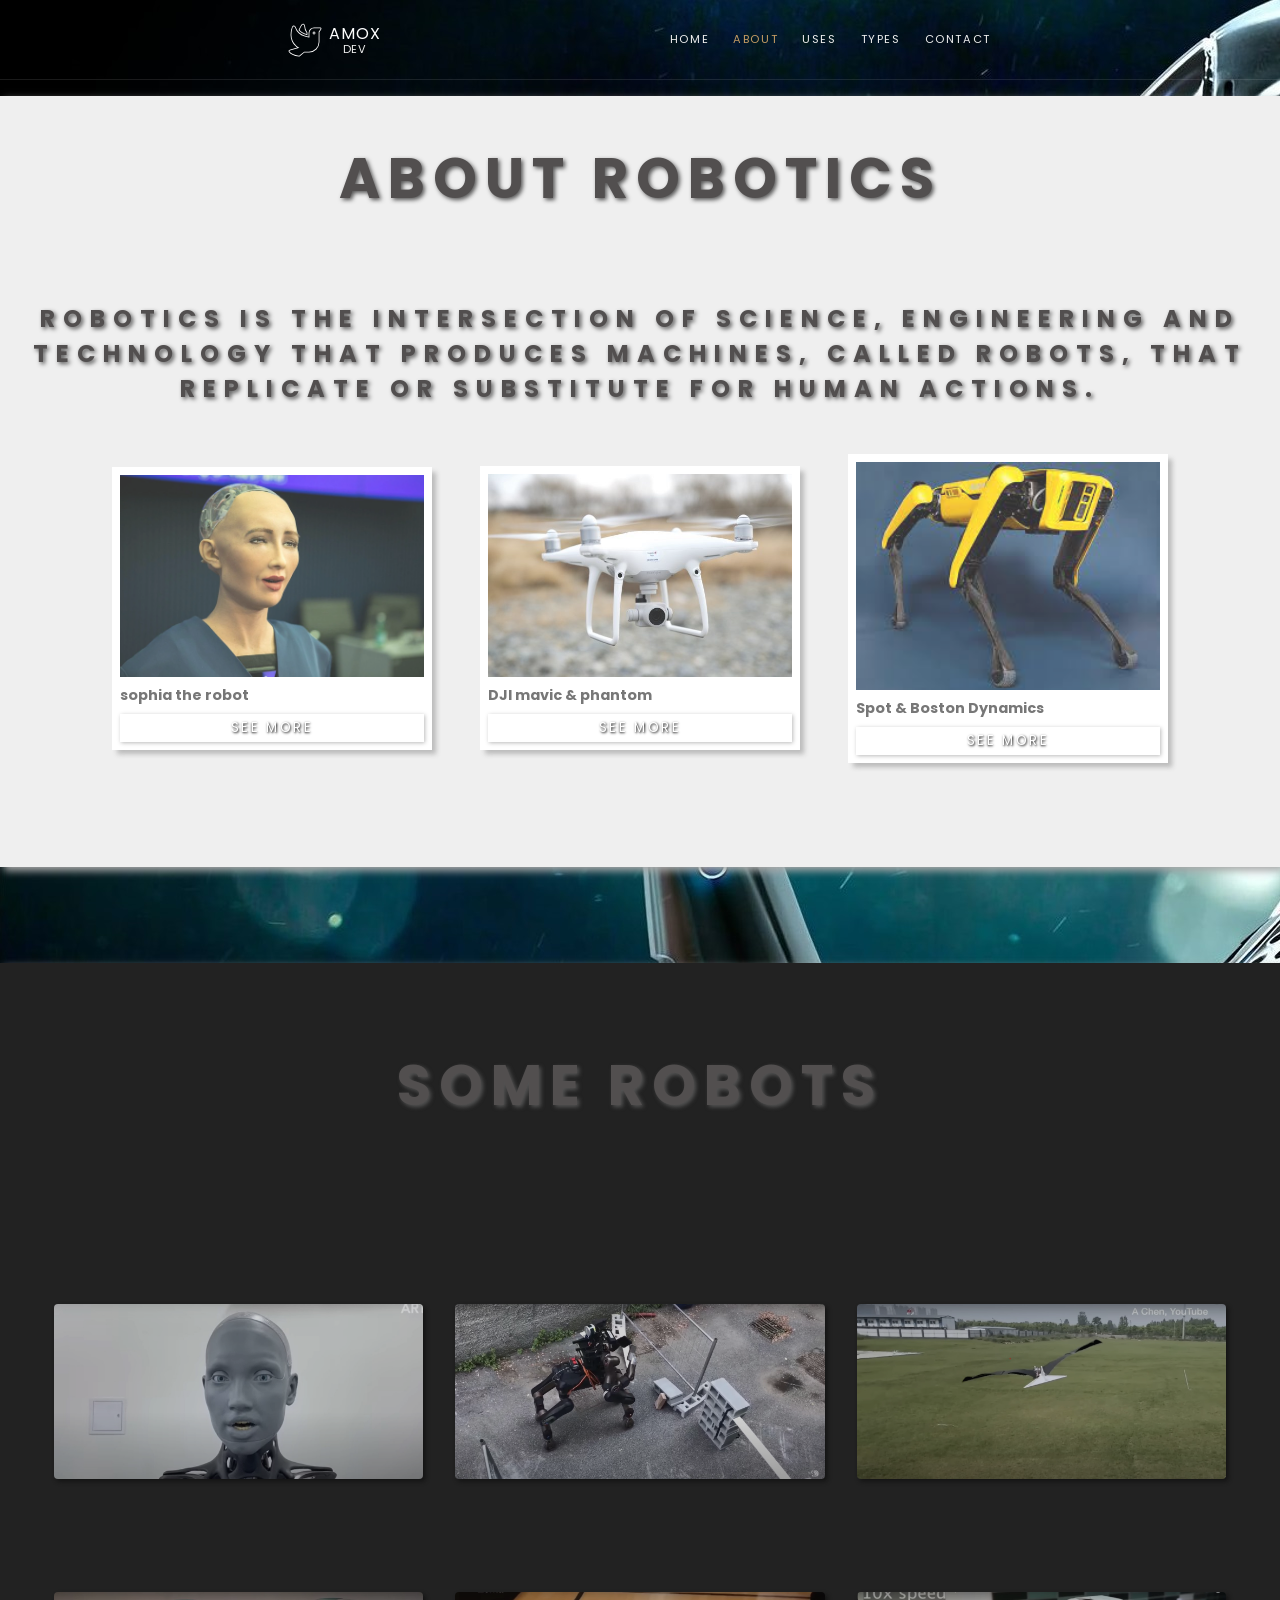
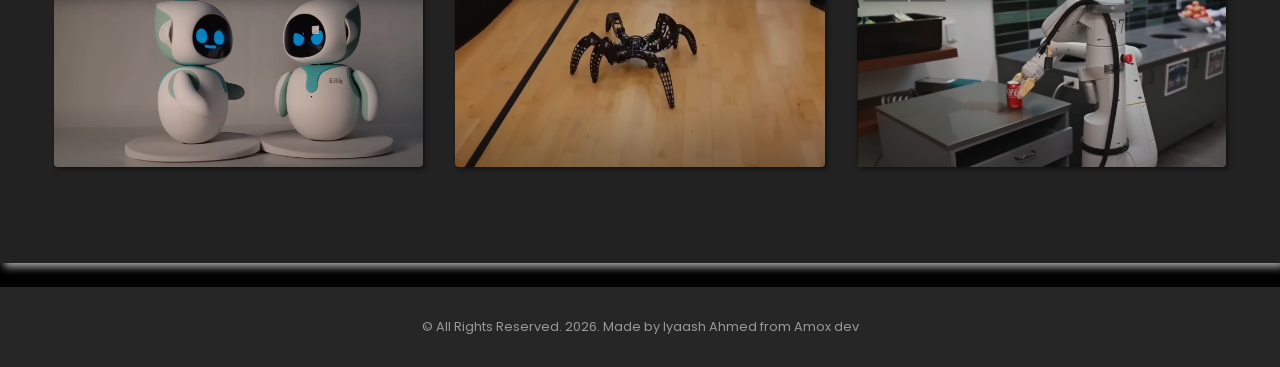
==== sub/about.html @ d4a3bcd1 "Initial commit: Robotics Technology website Multi-page responsive robotics site built with HTML, CSS" ====
<!DOCTYPE html>
<html lang="en">
<head>
	<meta charset="utf-8">
	<meta name="viewport" content="width=device-width, initial-scale=1">
	<title>About</title>
	<link rel="stylesheet" href="../base.css" />
	<link rel="stylesheet" href="aboutstyle.css" />
    <link rel="stylesheet" href="../nav.css" />
    <link
      rel="stylesheet"
      href="https://cdnjs.cloudflare.com/ajax/libs/font-awesome/6.2.1/css/all.min.css"
    />

    <link rel="preconnect" href="https://fonts.googleapis.com" />
    <link rel="preconnect" href="https://fonts.gstatic.com" crossorigin />
    <link
      href="https://fonts.googleapis.com/css2?family=Great+Vibes&family=Poppins:wght@300;400;700&display=swap"
      rel="stylesheet"
    />
    <link
      rel="stylesheet"
      href="https://cdn.jsdelivr.net/npm/swiper@8/swiper-bundle.min.css"
    />
    <link
      href="https://fonts.googleapis.com/css2?family=Josefin+Sans:wght@300;400;500;600;700&family=Special+Elite&display=swap"
      rel="stylesheet"
    />

</head>
<body>
	<div class="container">


      <nav class="navbar">
        <div class="logo">
          <i class="fa-solid fa-dove"></i>
          <div class="logo-text">
            <span>AMOX</span>
            <span>DEV</span>
          </div>
        </div>
        <div class="navigation" id="navigation">
          <a href="../index.html">Home</a>
          <a href="about.html" class="active-link">About</a>
          <a href="uses.html">Uses</a>
          <a href="types.html">Types</a>
          <a href="contact.html">Contact</a>
        </div>
        <div
          class="hamburger"
          id="hamburger"
          role="button"
          tabindex="0"
          aria-label="Toggle navigation menu"
          aria-expanded="false"
        >
          <i class="fa-solid fa-bars"></i>
        </div>
      </nav>
  </div>
     
    <div class="wrapper">
      <section class="section-2 target" id="popular-cars">
        <h1 class="section-heading">About Robotics</h1>
        <p class="section-contant">Robotics is the intersection of science, engineering and technology that produces machines, called robots, that replicate or substitute for human actions.</p>
        <div class="cards-wrapper center">
          
          <div class="card">
            <img src="images/card3.jpg" class="card-img" alt="Sophia the robot" loading="lazy" />
            <h3 class="robodeatil">sophia the robot</h3>
            <a href="https://youtu.be/Bg_tJvCA8zw" target="_blank" rel="noopener" class="card-btn">See More</a>
          </div>
          <div class="card">
            <img src="images/card2.jpg" class="card-img" alt="DJI Mavic and Phantom drones" loading="lazy" />
            <h3 class="robodeatil">DJI mavic & phantom</h3>
            <a href="https://youtu.be/ZVNO-fib6fg" target="_blank" rel="noopener" class="card-btn">See More</a>
          </div>
          <div class="card">
            <img src="images/card.jpg" class="card-img" alt="Spot robot by Boston Dynamics" loading="lazy" />
            <h3 class="robodeatil">Spot & Boston Dynamics</h3>
            <a href="https://youtu.be/wlkCQXHEgjA" target="_blank" rel="noopener" class="card-btn">See More</a>
          </div>
        </div>
      </section>
    </div>

    <div class="wrapper">
      <section class="section-3 target" >
        <h2 class="section-heading">Some Robots</h2>
        <div class="roboimage-wrapper center">
          <img src="images/roparts1.jpg" class="imgrobo" alt="Robot part" loading="lazy">
          <img src="images/roparts2.jpg" class="imgrobo" alt="Robot part" loading="lazy">
          <img src="images/roparts3.jpg" class="imgrobo" alt="Robot part" loading="lazy">
        </div>
        <div class="roboimage-wrapper center">
          <img src="images/roparts4.jpg" class="imgrobo" alt="Robot part" loading="lazy">
          <img src="images/roparts5.jpg" class="imgrobo" alt="Robot part" loading="lazy">
          <img src="images/roparts6.jpg" class="imgrobo" alt="Robot part" loading="lazy">

        </div>
      </section>
        <footer>
        <p class="copyright">
          &copy; All Rights Reserved. 2026. Made by Iyaash Ahmed from Amox dev
        </p>
      </footer>
    </div>


    <script src="aboutscript.js"></script>
    <script src="../nav.js"></script>

</body>
</html>
---- base.css ----
/* ==========================================================================
   Shared base — design tokens used across every page.
   Link this FIRST, before the page's own stylesheet.
   Note: the per-page resets are intentionally left in place because the
   pages deliberately use different fonts (Poppins vs. Nunito).
   ========================================================================== */

:root {
  --gold: #c49b63;
  --dark: #2a2727;
  --black: #000;
}

html {
  font-size: 62.5%;
}
---- sub/aboutstyle.css ----
* {
  margin: 0;
  padding: 0;
  box-sizing: border-box;
  text-decoration: none;
  outline: none;
  font-family: "Poppins", sans-serif;
}

html {
  font-size: 62.5%;
  background-image: url("images/robot7.jpg");
  background-repeat: no-repeat;
  background-color: black;
}
.container {
  width: 100%;
  height: 100%;
}

.navbar {
  width: 100%;
  height: 10rem;
  position: fixed;
  top: 0;
  left: 0;
  z-index: 100;
  display: flex;
  justify-content: space-evenly;
  align-items: center;
  border-bottom: 0.1rem solid rgba(255, 255, 255, 0.1);
  transition: all 0.5s;
  z-index: 300;
}

.sticky.navbar {
  height: 8rem;
  background-color: #000;
}

.logo {
  display: flex;
  align-items: center;
  cursor: pointer;
}

.logo i {
  font-size: 4rem;
  -webkit-text-stroke: 0.1rem #fff;
  color: transparent;
  margin-right: 1rem;
}

.logo-text {
  display: flex;
  flex-direction: column;
  text-align: center;
}

.logo-text span:nth-child(1) {
  font-size: 2rem;
  text-transform: uppercase;
  letter-spacing: 0.1rem;
  color: #fff;
}

.logo-text span:nth-child(2) {
  font-size: 1.4rem;
  text-transform: uppercase;
  letter-spacing: 0.1rem;
  color: #eee;
  margin-top: -0.7rem;
}

.navigation a {
  font-size: 1.4rem;
  text-transform: uppercase;
  color: #eee;
  margin-right: 3rem;
  letter-spacing: 0.2rem;
  transition: color 0.3s;
}

.navigation a:hover {
  color: var(--gold);
}

.landing {
  width: 100%;
  height: 95vh;
  position: relative;
}

.banner {
  position: absolute;
  top: 20%;
  left: 50%;
  transform: translateX(-50%);
  z-index: 100;
  text-align: center;
}


.center {
  display: flex;
  justify-content: center;
  align-items: center;
}

.wrapper {
  width: 100%;
  perspective: 50rem;
  margin-top: 12rem;
}
section {
  width: 100%;
  height: 100vh;
  background-color: #efefef;
  position: relative;
  left: 0;
  margin-bottom: 3rem;
  transform-origin: left;
  box-shadow: 0.5rem 0.5rem 1rem #aaa;
  padding: 5rem 0;
  transition: left 0.5s, transform 0.5s;
}

section.change {
  left: 15vw;
  transform: rotateY(10deg);
}

.section-heading {
  font-size: 4rem;
  font-weight: bolder;
  color: #524f4f;
  margin-bottom: 10rem;
  letter-spacing: 1rem;
  text-align: center;
  text-transform: uppercase;
  text-shadow: 0.3rem 0.3rem 0.5rem #555;
}

.section-contant{
   font-size: 1.5rem;
  font-weight: bolder;
  color: #524f4f;
  margin-bottom: 3rem;
  letter-spacing: 1rem;
  text-align: center;
  text-transform: uppercase;
  text-shadow: 0.3rem 0.3rem 0.5rem #555;
}

.section-2 {
  display: flex;
  flex-direction: column;
  justify-content: space-around;
}

.card {
  width: 50rem;
  margin: 0 3rem;
  background-color: #fff;
  padding: 1rem;
  box-shadow: 0.6rem 0.6rem 0.6rem #bbb;
  position: relative;
  transition: box-shadow 0.5s;
}

.card:hover {
  box-shadow: 0.8rem 0.8rem 0.8rem #bbb;
}


.card-img {
  width: 100%;
  opacity: 0.8;
  transition: opacity 0.5s;
}

.card:hover .card-img {
  opacity: 1;
}

.robodeatil {
  font-size: 1.8rem;
  color: #777;
  margin: 0.5rem 0;
}

.card-btn {
  display: block;
  width: 100%;
  background-color: #fff;
  font-size: 1.7rem;
  letter-spacing: 0.3rem;
  text-transform: uppercase;
  text-align: center;
  border: none;
  margin-top: 1rem;
  padding: 0.5rem;
  color: #fff;
  text-shadow: 0.1rem 0.1rem 0.3rem #000;
  box-shadow: 0.1rem 0.1rem 0.5rem #bbb;
  cursor: pointer;
}
.section-3 {
  display: flex;
  flex-direction: column;
  justify-content: space-around;
  background-color: #222;
}

.imgrobo {
  width: 25%;
  height: 175px;
  margin: 0 2rem;
  border-radius: 0.5rem;
  opacity: 0.8;
  box-shadow: 0.3rem 0.3rem 0.5rem #111;
  transition: all 0.5s;
}

.imgrobo:hover {
  opacity: 1;
  box-shadow: 0.5rem 0.5rem 1rem #111;
}

footer {
  width: 100%;
  height: 10rem;
  background-color: #262626;
  display: flex;
  justify-content: center;
  align-items: center;
}

.copyright {
  font-size: 1.6rem;
  color: #999;
}

@media (max-width: 1500px) {


  .section-heading {
    font-size: 7rem;
  }
  .section-contant{
    font-size: 3rem;
  }


  .section-2 {
    height: auto;
    padding: 5rem 0 10rem 0;
  }



  .card {
    width: 40rem;
    margin: 3rem;
  }

  .section-3 {
    padding: 5rem 3rem;
  }

  .imgrobo {
    width: 30%;
    margin: 2rem;
  }
}


@media (max-width: 1000px) {
  body {
    padding-right: 0;
  }
  section.change {
    left: 25vw;
    transform: rotateY(20deg);
  }


  .section-3 {
    height: auto;
  }

  .roboimage-wrapper {
    flex-direction: column;
  }

  .imgrobo {
    width: 70%;
    margin: 3rem 0;
  }
}

@media (max-width: 750px) {

  section.change {
    left: 30vw;
    transform: rotateY(25deg);
  }

  .section-heading {
    font-size: 5.5rem;
  }

 

   
}

@media (max-width: 600px) {

  section.change {
    left: 0;
    transform: rotateY(0);
  }

  .section-heading {
    font-size: 4.5rem;
  }


  .imgrobo {
    width: 100%;
    margin: 2rem 0;
  }

  .logo {
   display: none;
  }



}

@media (max-width: 450px) {
  html {
    font-size: 40%;
  }
 .logo {
    display: none;
  }
}

 @media (max-width: 1100px) {
  html {
    font-size: 45%;
  }
}
@media (max-width: 1500px) {
  html {
    font-size: 55%;
  }
}

@media (max-width: 1300px) {
  html {
    font-size: 50%;
  }
}
---- nav.css ----
/* ==========================================================================
   Shared site navigation — single source of truth for every page.
   Link this AFTER the page's own stylesheet so it always wins.
   Requires: html { font-size: 62.5%; } (already set on every page).
   ========================================================================== */

.navbar {
  width: 100%;
  height: 10rem;
  position: fixed;
  top: 0;
  left: 0;
  z-index: 300;
  display: flex;
  justify-content: space-evenly;
  align-items: center;
  border-bottom: 0.1rem solid rgba(255, 255, 255, 0.1);
  background-color: transparent;
  transition: all 0.5s;
}

.sticky.navbar {
  height: 8rem;
  background-color: #000;
}

.logo {
  display: flex;
  align-items: center;
  cursor: pointer;
}

.logo i {
  font-size: 4rem;
  -webkit-text-stroke: 0.1rem #fff;
  color: transparent;
  margin-right: 1rem;
}

.logo-text {
  display: flex;
  flex-direction: column;
  text-align: center;
}

.logo-text span:nth-child(1) {
  font-size: 2rem;
  text-transform: uppercase;
  letter-spacing: 0.1rem;
  color: #fff;
}

.logo-text span:nth-child(2) {
  font-size: 1.4rem;
  text-transform: uppercase;
  letter-spacing: 0.1rem;
  color: #eee;
  margin-top: -0.7rem;
}

.navigation {
  display: flex;
  align-items: center;
}

.navigation a {
  font-size: 1.4rem;
  text-transform: uppercase;
  color: #eee;
  margin-right: 3rem;
  letter-spacing: 0.2rem;
  transition: color 0.3s;
}

.navigation a:last-child {
  margin-right: 0;
}

.navigation a:hover,
.navigation a.active-link {
  color: var(--gold);
}

.hamburger {
  display: none;
  font-size: 2.8rem;
  color: #fff;
  cursor: pointer;
}

@media (max-width: 768px) {
  .navbar {
    justify-content: space-between;
    padding: 0 3rem;
  }

  .logo {
    display: flex;
  }

  .hamburger {
    display: block;
    z-index: 400;
  }

  .navigation {
    display: none;
    position: absolute;
    top: 100%;
    left: 0;
    width: 100%;
    flex-direction: column;
    align-items: center;
    background-color: #000;
    padding: 2rem 0;
    border-bottom: 0.1rem solid rgba(255, 255, 255, 0.1);
  }

  .navigation.active {
    display: flex;
  }

  .navigation a {
    margin: 1.2rem 0;
    font-size: 1.8rem;
  }
}
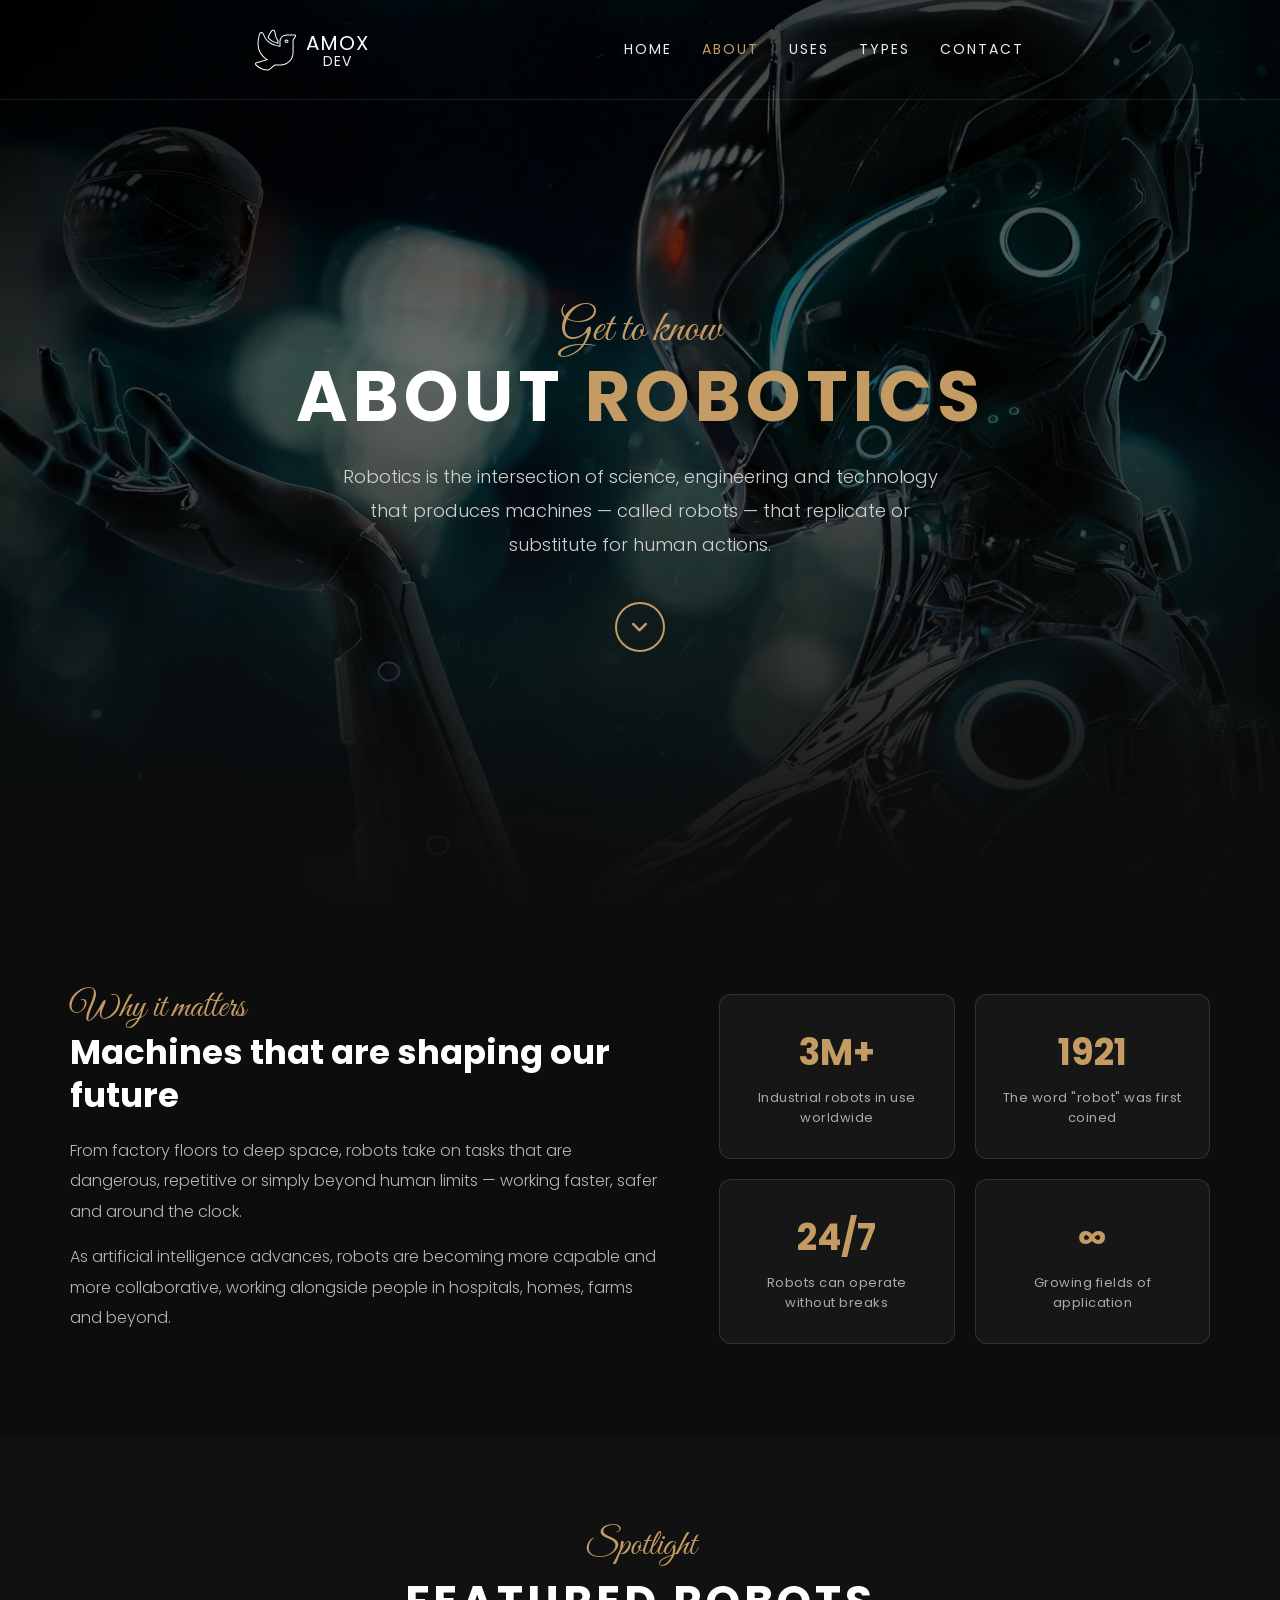
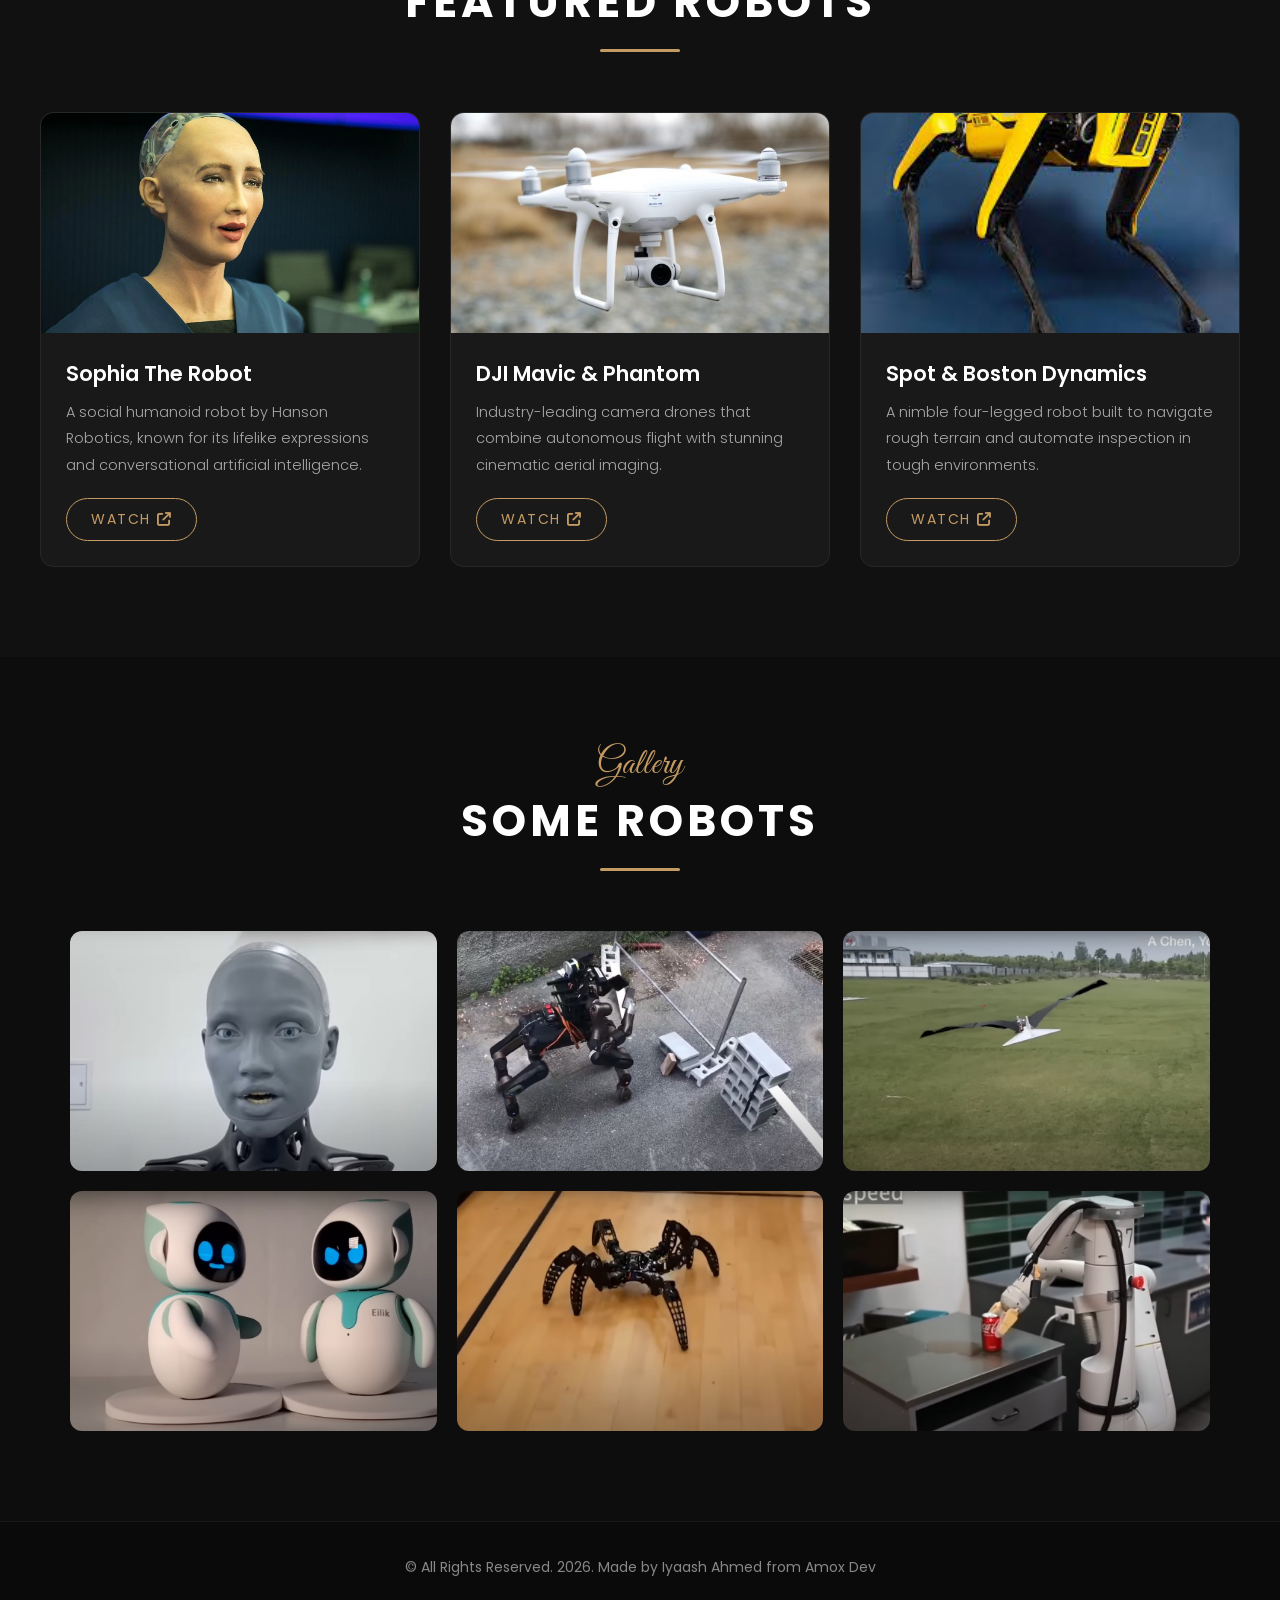
==== commit 658f7d02: "Redesign About page with modern dark + gold theme Full-screen hero, stats section, redesigned robot " ====
--- a/sub/about.html
+++ b/sub/about.html
@@ -3,35 +3,25 @@
 <head>
 	<meta charset="utf-8">
 	<meta name="viewport" content="width=device-width, initial-scale=1">
-	<title>About</title>
+	<title>About | Robotics Technology</title>
+	<meta
+	  name="description"
+	  content="Learn about robotics — the science of building machines that replicate or substitute for human actions — plus featured robots and a gallery." />
 	<link rel="stylesheet" href="../base.css" />
 	<link rel="stylesheet" href="aboutstyle.css" />
-    <link rel="stylesheet" href="../nav.css" />
-    <link
-      rel="stylesheet"
-      href="https://cdnjs.cloudflare.com/ajax/libs/font-awesome/6.2.1/css/all.min.css"
-    />
-
-    <link rel="preconnect" href="https://fonts.googleapis.com" />
-    <link rel="preconnect" href="https://fonts.gstatic.com" crossorigin />
-    <link
-      href="https://fonts.googleapis.com/css2?family=Great+Vibes&family=Poppins:wght@300;400;700&display=swap"
-      rel="stylesheet"
-    />
-    <link
-      rel="stylesheet"
-      href="https://cdn.jsdelivr.net/npm/swiper@8/swiper-bundle.min.css"
-    />
-    <link
-      href="https://fonts.googleapis.com/css2?family=Josefin+Sans:wght@300;400;500;600;700&family=Special+Elite&display=swap"
-      rel="stylesheet"
-    />
-
+	<link rel="stylesheet" href="../nav.css" />
+	<link
+	  rel="stylesheet"
+	  href="https://cdnjs.cloudflare.com/ajax/libs/font-awesome/6.5.2/css/all.min.css" />
+
+	<link rel="preconnect" href="https://fonts.googleapis.com" />
+	<link rel="preconnect" href="https://fonts.gstatic.com" crossorigin />
+	<link
+	  href="https://fonts.googleapis.com/css2?family=Great+Vibes&family=Poppins:wght@300;400;600;700&display=swap"
+	  rel="stylesheet" />
 </head>
 <body>
-	<div class="container">
-
-
+    <div class="container">
       <nav class="navbar">
         <div class="logo">
           <i class="fa-solid fa-dove"></i>
@@ -58,58 +48,164 @@
           <i class="fa-solid fa-bars"></i>
         </div>
       </nav>
-  </div>
-     
-    <div class="wrapper">
-      <section class="section-2 target" id="popular-cars">
-        <h1 class="section-heading">About Robotics</h1>
-        <p class="section-contant">Robotics is the intersection of science, engineering and technology that produces machines, called robots, that replicate or substitute for human actions.</p>
-        <div class="cards-wrapper center">
-          
-          <div class="card">
-            <img src="images/card3.jpg" class="card-img" alt="Sophia the robot" loading="lazy" />
-            <h3 class="robodeatil">sophia the robot</h3>
-            <a href="https://youtu.be/Bg_tJvCA8zw" target="_blank" rel="noopener" class="card-btn">See More</a>
-          </div>
-          <div class="card">
-            <img src="images/card2.jpg" class="card-img" alt="DJI Mavic and Phantom drones" loading="lazy" />
-            <h3 class="robodeatil">DJI mavic & phantom</h3>
-            <a href="https://youtu.be/ZVNO-fib6fg" target="_blank" rel="noopener" class="card-btn">See More</a>
-          </div>
-          <div class="card">
-            <img src="images/card.jpg" class="card-img" alt="Spot robot by Boston Dynamics" loading="lazy" />
-            <h3 class="robodeatil">Spot & Boston Dynamics</h3>
-            <a href="https://youtu.be/wlkCQXHEgjA" target="_blank" rel="noopener" class="card-btn">See More</a>
-          </div>
-        </div>
-      </section>
     </div>
 
-    <div class="wrapper">
-      <section class="section-3 target" >
+    <!-- Hero -->
+    <header class="about-hero">
+      <div class="about-hero-overlay"></div>
+      <div class="about-hero-content">
+        <h3 class="script-accent">Get to know</h3>
+        <h1>About <span>Robotics</span></h1>
+        <p>
+          Robotics is the intersection of science, engineering and technology
+          that produces machines — called robots — that replicate or substitute
+          for human actions.
+        </p>
+        <a href="#intro" class="hero-scroll" aria-label="Scroll to content">
+          <i class="fa-solid fa-angle-down"></i>
+        </a>
+      </div>
+    </header>
+
+    <!-- Intro + stats -->
+    <section class="about-intro" id="intro">
+      <div class="intro-grid">
+        <div class="intro-text reveal">
+          <h3 class="script-accent">Why it matters</h3>
+          <h2>Machines that are shaping our future</h2>
+          <p>
+            From factory floors to deep space, robots take on tasks that are
+            dangerous, repetitive or simply beyond human limits — working faster,
+            safer and around the clock.
+          </p>
+          <p>
+            As artificial intelligence advances, robots are becoming more
+            capable and more collaborative, working alongside people in
+            hospitals, homes, farms and beyond.
+          </p>
+        </div>
+        <div class="intro-stats reveal">
+          <div class="stat">
+            <span class="stat-num">3M+</span>
+            <span class="stat-label">Industrial robots in use worldwide</span>
+          </div>
+          <div class="stat">
+            <span class="stat-num">1921</span>
+            <span class="stat-label">The word "robot" was first coined</span>
+          </div>
+          <div class="stat">
+            <span class="stat-num">24/7</span>
+            <span class="stat-label">Robots can operate without breaks</span>
+          </div>
+          <div class="stat">
+            <span class="stat-num">∞</span>
+            <span class="stat-label">Growing fields of application</span>
+          </div>
+        </div>
+      </div>
+    </section>
+
+    <!-- Featured robots -->
+    <section class="featured">
+      <div class="section-head reveal">
+        <h3 class="script-accent">Spotlight</h3>
+        <h2 class="section-heading">Featured Robots</h2>
+      </div>
+      <div class="cards-wrapper">
+        <article class="card reveal">
+          <div class="card-media">
+            <img src="images/card3.jpg" alt="Sophia the robot" loading="lazy" />
+          </div>
+          <div class="card-body">
+            <h3 class="card-title">Sophia the Robot</h3>
+            <p class="card-text">
+              A social humanoid robot by Hanson Robotics, known for its lifelike
+              expressions and conversational artificial intelligence.
+            </p>
+            <a href="https://youtu.be/Bg_tJvCA8zw" target="_blank" rel="noopener" class="card-btn">
+              Watch <i class="fa-solid fa-arrow-up-right-from-square"></i>
+            </a>
+          </div>
+        </article>
+
+        <article class="card reveal">
+          <div class="card-media">
+            <img src="images/card2.jpg" alt="DJI Mavic and Phantom drones" loading="lazy" />
+          </div>
+          <div class="card-body">
+            <h3 class="card-title">DJI Mavic &amp; Phantom</h3>
+            <p class="card-text">
+              Industry-leading camera drones that combine autonomous flight with
+              stunning cinematic aerial imaging.
+            </p>
+            <a href="https://youtu.be/ZVNO-fib6fg" target="_blank" rel="noopener" class="card-btn">
+              Watch <i class="fa-solid fa-arrow-up-right-from-square"></i>
+            </a>
+          </div>
+        </article>
+
+        <article class="card reveal">
+          <div class="card-media">
+            <img src="images/card.jpg" alt="Spot robot by Boston Dynamics" loading="lazy" />
+          </div>
+          <div class="card-body">
+            <h3 class="card-title">Spot &amp; Boston Dynamics</h3>
+            <p class="card-text">
+              A nimble four-legged robot built to navigate rough terrain and
+              automate inspection in tough environments.
+            </p>
+            <a href="https://youtu.be/wlkCQXHEgjA" target="_blank" rel="noopener" class="card-btn">
+              Watch <i class="fa-solid fa-arrow-up-right-from-square"></i>
+            </a>
+          </div>
+        </article>
+      </div>
+    </section>
+
+    <!-- Gallery -->
+    <section class="gallery">
+      <div class="section-head reveal">
+        <h3 class="script-accent">Gallery</h3>
         <h2 class="section-heading">Some Robots</h2>
-        <div class="roboimage-wrapper center">
-          <img src="images/roparts1.jpg" class="imgrobo" alt="Robot part" loading="lazy">
-          <img src="images/roparts2.jpg" class="imgrobo" alt="Robot part" loading="lazy">
-          <img src="images/roparts3.jpg" class="imgrobo" alt="Robot part" loading="lazy">
-        </div>
-        <div class="roboimage-wrapper center">
-          <img src="images/roparts4.jpg" class="imgrobo" alt="Robot part" loading="lazy">
-          <img src="images/roparts5.jpg" class="imgrobo" alt="Robot part" loading="lazy">
-          <img src="images/roparts6.jpg" class="imgrobo" alt="Robot part" loading="lazy">
-
-        </div>
-      </section>
-        <footer>
-        <p class="copyright">
-          &copy; All Rights Reserved. 2026. Made by Iyaash Ahmed from Amox dev
-        </p>
-      </footer>
-    </div>
-
-
-    <script src="aboutscript.js"></script>
+      </div>
+      <div class="gallery-grid">
+        <figure class="gallery-item reveal"><img src="images/roparts1.jpg" alt="Robot part" loading="lazy" /></figure>
+        <figure class="gallery-item reveal"><img src="images/roparts2.jpg" alt="Robot part" loading="lazy" /></figure>
+        <figure class="gallery-item reveal"><img src="images/roparts3.jpg" alt="Robot part" loading="lazy" /></figure>
+        <figure class="gallery-item reveal"><img src="images/roparts4.jpg" alt="Robot part" loading="lazy" /></figure>
+        <figure class="gallery-item reveal"><img src="images/roparts5.jpg" alt="Robot part" loading="lazy" /></figure>
+        <figure class="gallery-item reveal"><img src="images/roparts6.jpg" alt="Robot part" loading="lazy" /></figure>
+      </div>
+    </section>
+
+    <footer>
+      <p class="copyright">
+        &copy; All Rights Reserved. 2026. Made by Iyaash Ahmed from Amox Dev
+      </p>
+    </footer>
+
     <script src="../nav.js"></script>
-
+    <script>
+      /* Scroll-reveal: fade sections in as they enter the viewport */
+      (function () {
+        const items = document.querySelectorAll(".reveal");
+        if (!("IntersectionObserver" in window) || !items.length) {
+          items.forEach((el) => el.classList.add("in"));
+          return;
+        }
+        const io = new IntersectionObserver(
+          (entries) => {
+            entries.forEach((entry) => {
+              if (entry.isIntersecting) {
+                entry.target.classList.add("in");
+                io.unobserve(entry.target);
+              }
+            });
+          },
+          { threshold: 0.15 }
+        );
+        items.forEach((el) => io.observe(el));
+      })();
+    </script>
 </body>
-</html>+</html>
--- a/sub/aboutstyle.css
+++ b/sub/aboutstyle.css
@@ -1,3 +1,8 @@
+/* ==========================================================================
+   About page — modern dark + gold redesign.
+   Relies on base.css (--gold var + font-size:62.5%) and nav.css (navbar).
+   ========================================================================== */
+
 * {
   margin: 0;
   padding: 0;
@@ -7,361 +12,389 @@
   font-family: "Poppins", sans-serif;
 }
 
-html {
-  font-size: 62.5%;
-  background-image: url("images/robot7.jpg");
-  background-repeat: no-repeat;
-  background-color: black;
-}
-.container {
+body {
+  background-color: #0d0d0d;
+  color: #eaeaea;
+  overflow-x: hidden;
+}
+
+/* Cursive gold accent used above headings (matches the home page banner) */
+.script-accent {
+  font-family: "Great Vibes", cursive;
+  font-size: 3.6rem;
+  font-weight: 400;
+  color: var(--gold);
+  line-height: 1;
+}
+
+.section-heading {
+  font-size: 4.4rem;
+  font-weight: 700;
+  text-transform: uppercase;
+  letter-spacing: 0.4rem;
+  color: #fff;
+  margin-top: 0.5rem;
+}
+
+.section-head {
+  text-align: center;
+  margin-bottom: 6rem;
+}
+
+.section-head .section-heading::after {
+  content: "";
+  display: block;
+  width: 8rem;
+  height: 0.3rem;
+  background-color: var(--gold);
+  margin: 1.5rem auto 0;
+  border-radius: 1rem;
+}
+
+/* ---------------- Hero ---------------- */
+.about-hero {
+  position: relative;
+  min-height: 100vh;
+  display: flex;
+  align-items: center;
+  justify-content: center;
+  text-align: center;
+  background: url("images/robot7.jpg") center / cover no-repeat fixed;
+  padding: 12rem 2rem 6rem;
+}
+
+.about-hero-overlay {
+  position: absolute;
+  inset: 0;
+  background: linear-gradient(
+    to bottom,
+    rgba(0, 0, 0, 0.75),
+    rgba(0, 0, 0, 0.6) 40%,
+    rgba(13, 13, 13, 1)
+  );
+}
+
+.about-hero-content {
+  position: relative;
+  z-index: 2;
+  max-width: 80rem;
+  animation: heroRise 1s ease both;
+}
+
+.about-hero-content .script-accent {
+  font-size: 4.5rem;
+}
+
+.about-hero-content h1 {
+  font-size: 7rem;
+  font-weight: 700;
+  text-transform: uppercase;
+  letter-spacing: 0.5rem;
+  color: #fff;
+  margin: 0.5rem 0 2.5rem;
+  line-height: 1.1;
+}
+
+.about-hero-content h1 span {
+  color: var(--gold);
+}
+
+.about-hero-content p {
+  font-size: 1.8rem;
+  font-weight: 300;
+  line-height: 1.9;
+  color: #d0d0d0;
+  max-width: 60rem;
+  margin: 0 auto;
+}
+
+.hero-scroll {
+  display: inline-flex;
+  align-items: center;
+  justify-content: center;
+  width: 5rem;
+  height: 5rem;
+  margin-top: 4rem;
+  border: 0.2rem solid var(--gold);
+  border-radius: 50%;
+  color: var(--gold);
+  font-size: 2rem;
+  animation: bob 1.8s ease-in-out infinite;
+  transition: background-color 0.3s, color 0.3s;
+}
+
+.hero-scroll:hover {
+  background-color: var(--gold);
+  color: #111;
+}
+
+@keyframes heroRise {
+  from { opacity: 0; transform: translateY(4rem); }
+  to   { opacity: 1; transform: translateY(0); }
+}
+
+@keyframes bob {
+  0%, 100% { transform: translateY(0); }
+  50%      { transform: translateY(0.8rem); }
+}
+
+/* ---------------- Intro + stats ---------------- */
+.about-intro {
+  max-width: 120rem;
+  margin: 0 auto;
+  padding: 9rem 3rem;
+}
+
+.intro-grid {
+  display: grid;
+  grid-template-columns: 1.2fr 1fr;
+  gap: 6rem;
+  align-items: center;
+}
+
+.intro-text h2 {
+  font-size: 3.4rem;
+  font-weight: 700;
+  color: #fff;
+  margin: 0.5rem 0 2rem;
+  line-height: 1.25;
+}
+
+.intro-text p {
+  font-size: 1.6rem;
+  font-weight: 300;
+  line-height: 1.9;
+  color: #b5b5b5;
+  margin-bottom: 1.5rem;
+}
+
+.intro-stats {
+  display: grid;
+  grid-template-columns: 1fr 1fr;
+  gap: 2rem;
+}
+
+.stat {
+  background: #161616;
+  border: 0.1rem solid rgba(196, 155, 99, 0.2);
+  border-radius: 1.2rem;
+  padding: 3rem 2rem;
+  text-align: center;
+  transition: transform 0.4s, border-color 0.4s;
+}
+
+.stat:hover {
+  transform: translateY(-0.6rem);
+  border-color: var(--gold);
+}
+
+.stat-num {
+  display: block;
+  font-size: 3.6rem;
+  font-weight: 700;
+  color: var(--gold);
+}
+
+.stat-label {
+  display: block;
+  margin-top: 0.8rem;
+  font-size: 1.3rem;
+  color: #aaa;
+  letter-spacing: 0.05rem;
+}
+
+/* ---------------- Featured robots ---------------- */
+.featured {
+  padding: 9rem 3rem;
+  background: #111;
+}
+
+.cards-wrapper {
+  display: grid;
+  grid-template-columns: repeat(auto-fit, minmax(30rem, 1fr));
+  gap: 3rem;
+  max-width: 120rem;
+  margin: 0 auto;
+}
+
+.card {
+  background: #191919;
+  border: 0.1rem solid rgba(255, 255, 255, 0.06);
+  border-radius: 1.4rem;
+  overflow: hidden;
+  display: flex;
+  flex-direction: column;
+  transition: transform 0.45s, box-shadow 0.45s, border-color 0.45s;
+}
+
+.card:hover {
+  transform: translateY(-1rem);
+  border-color: var(--gold);
+  box-shadow: 0 2rem 4rem rgba(0, 0, 0, 0.6);
+}
+
+.card-media {
+  overflow: hidden;
+  height: 22rem;
+}
+
+.card-media img {
   width: 100%;
   height: 100%;
-}
-
-.navbar {
-  width: 100%;
-  height: 10rem;
-  position: fixed;
-  top: 0;
-  left: 0;
-  z-index: 100;
-  display: flex;
-  justify-content: space-evenly;
-  align-items: center;
-  border-bottom: 0.1rem solid rgba(255, 255, 255, 0.1);
-  transition: all 0.5s;
-  z-index: 300;
-}
-
-.sticky.navbar {
-  height: 8rem;
-  background-color: #000;
-}
-
-.logo {
-  display: flex;
-  align-items: center;
-  cursor: pointer;
-}
-
-.logo i {
-  font-size: 4rem;
-  -webkit-text-stroke: 0.1rem #fff;
-  color: transparent;
-  margin-right: 1rem;
-}
-
-.logo-text {
+  object-fit: cover;
+  transition: transform 0.6s ease;
+}
+
+.card:hover .card-media img {
+  transform: scale(1.12);
+}
+
+.card-body {
+  padding: 2.5rem;
   display: flex;
   flex-direction: column;
-  text-align: center;
-}
-
-.logo-text span:nth-child(1) {
-  font-size: 2rem;
+  flex: 1;
+}
+
+.card-title {
+  font-size: 2.1rem;
+  font-weight: 600;
+  color: #fff;
+  text-transform: capitalize;
+  margin-bottom: 1rem;
+}
+
+.card-text {
+  font-size: 1.45rem;
+  font-weight: 300;
+  line-height: 1.8;
+  color: #a8a8a8;
+  flex: 1;
+  margin-bottom: 2rem;
+}
+
+.card-btn {
+  align-self: flex-start;
+  display: inline-flex;
+  align-items: center;
+  gap: 0.6rem;
+  padding: 1rem 2.4rem;
+  font-size: 1.4rem;
+  letter-spacing: 0.15rem;
   text-transform: uppercase;
-  letter-spacing: 0.1rem;
+  color: var(--gold);
+  border: 0.15rem solid var(--gold);
+  border-radius: 5rem;
+  transition: background-color 0.3s, color 0.3s;
+}
+
+.card-btn:hover {
+  background-color: var(--gold);
+  color: #111;
+}
+
+/* ---------------- Gallery ---------------- */
+.gallery {
+  padding: 9rem 3rem;
+  max-width: 120rem;
+  margin: 0 auto;
+}
+
+.gallery-grid {
+  display: grid;
+  grid-template-columns: repeat(3, 1fr);
+  gap: 2rem;
+}
+
+.gallery-item {
+  position: relative;
+  overflow: hidden;
+  border-radius: 1.2rem;
+  height: 24rem;
+  cursor: pointer;
+}
+
+.gallery-item img {
+  width: 100%;
+  height: 100%;
+  object-fit: cover;
+  transition: transform 0.6s ease;
+}
+
+.gallery-item::after {
+  content: "\f002"; /* magnifier */
+  font-family: "Font Awesome 6 Free";
+  font-weight: 900;
+  position: absolute;
+  inset: 0;
+  display: flex;
+  align-items: center;
+  justify-content: center;
+  font-size: 2.6rem;
   color: #fff;
-}
-
-.logo-text span:nth-child(2) {
-  font-size: 1.4rem;
-  text-transform: uppercase;
-  letter-spacing: 0.1rem;
-  color: #eee;
-  margin-top: -0.7rem;
-}
-
-.navigation a {
-  font-size: 1.4rem;
-  text-transform: uppercase;
-  color: #eee;
-  margin-right: 3rem;
-  letter-spacing: 0.2rem;
-  transition: color 0.3s;
-}
-
-.navigation a:hover {
-  color: var(--gold);
-}
-
-.landing {
+  background: rgba(196, 155, 99, 0.55);
+  opacity: 0;
+  transition: opacity 0.4s;
+}
+
+.gallery-item:hover img {
+  transform: scale(1.15);
+}
+
+.gallery-item:hover::after {
+  opacity: 1;
+}
+
+/* ---------------- Footer ---------------- */
+footer {
   width: 100%;
-  height: 95vh;
-  position: relative;
-}
-
-.banner {
-  position: absolute;
-  top: 20%;
-  left: 50%;
-  transform: translateX(-50%);
-  z-index: 100;
-  text-align: center;
-}
-
-
-.center {
+  padding: 3.5rem 2rem;
+  background-color: #0a0a0a;
+  border-top: 0.1rem solid rgba(255, 255, 255, 0.06);
   display: flex;
   justify-content: center;
   align-items: center;
-}
-
-.wrapper {
-  width: 100%;
-  perspective: 50rem;
-  margin-top: 12rem;
-}
-section {
-  width: 100%;
-  height: 100vh;
-  background-color: #efefef;
-  position: relative;
-  left: 0;
-  margin-bottom: 3rem;
-  transform-origin: left;
-  box-shadow: 0.5rem 0.5rem 1rem #aaa;
-  padding: 5rem 0;
-  transition: left 0.5s, transform 0.5s;
-}
-
-section.change {
-  left: 15vw;
-  transform: rotateY(10deg);
-}
-
-.section-heading {
-  font-size: 4rem;
-  font-weight: bolder;
-  color: #524f4f;
-  margin-bottom: 10rem;
-  letter-spacing: 1rem;
   text-align: center;
-  text-transform: uppercase;
-  text-shadow: 0.3rem 0.3rem 0.5rem #555;
-}
-
-.section-contant{
-   font-size: 1.5rem;
-  font-weight: bolder;
-  color: #524f4f;
-  margin-bottom: 3rem;
-  letter-spacing: 1rem;
-  text-align: center;
-  text-transform: uppercase;
-  text-shadow: 0.3rem 0.3rem 0.5rem #555;
-}
-
-.section-2 {
-  display: flex;
-  flex-direction: column;
-  justify-content: space-around;
-}
-
-.card {
-  width: 50rem;
-  margin: 0 3rem;
-  background-color: #fff;
-  padding: 1rem;
-  box-shadow: 0.6rem 0.6rem 0.6rem #bbb;
-  position: relative;
-  transition: box-shadow 0.5s;
-}
-
-.card:hover {
-  box-shadow: 0.8rem 0.8rem 0.8rem #bbb;
-}
-
-
-.card-img {
-  width: 100%;
-  opacity: 0.8;
-  transition: opacity 0.5s;
-}
-
-.card:hover .card-img {
+}
+
+.copyright {
+  font-size: 1.4rem;
+  color: #888;
+}
+
+/* ---------------- Scroll reveal ---------------- */
+.reveal {
+  opacity: 0;
+  transform: translateY(4rem);
+  transition: opacity 0.7s ease, transform 0.7s ease;
+}
+
+.reveal.in {
   opacity: 1;
-}
-
-.robodeatil {
-  font-size: 1.8rem;
-  color: #777;
-  margin: 0.5rem 0;
-}
-
-.card-btn {
-  display: block;
-  width: 100%;
-  background-color: #fff;
-  font-size: 1.7rem;
-  letter-spacing: 0.3rem;
-  text-transform: uppercase;
-  text-align: center;
-  border: none;
-  margin-top: 1rem;
-  padding: 0.5rem;
-  color: #fff;
-  text-shadow: 0.1rem 0.1rem 0.3rem #000;
-  box-shadow: 0.1rem 0.1rem 0.5rem #bbb;
-  cursor: pointer;
-}
-.section-3 {
-  display: flex;
-  flex-direction: column;
-  justify-content: space-around;
-  background-color: #222;
-}
-
-.imgrobo {
-  width: 25%;
-  height: 175px;
-  margin: 0 2rem;
-  border-radius: 0.5rem;
-  opacity: 0.8;
-  box-shadow: 0.3rem 0.3rem 0.5rem #111;
-  transition: all 0.5s;
-}
-
-.imgrobo:hover {
-  opacity: 1;
-  box-shadow: 0.5rem 0.5rem 1rem #111;
-}
-
-footer {
-  width: 100%;
-  height: 10rem;
-  background-color: #262626;
-  display: flex;
-  justify-content: center;
-  align-items: center;
-}
-
-.copyright {
-  font-size: 1.6rem;
-  color: #999;
-}
-
-@media (max-width: 1500px) {
-
-
-  .section-heading {
-    font-size: 7rem;
+  transform: translateY(0);
+}
+
+@media (prefers-reduced-motion: reduce) {
+  .reveal { opacity: 1; transform: none; transition: none; }
+  .about-hero-content { animation: none; }
+  .hero-scroll { animation: none; }
+}
+
+/* ---------------- Responsive ---------------- */
+@media (max-width: 900px) {
+  .about-hero {
+    background-attachment: scroll;
   }
-  .section-contant{
-    font-size: 3rem;
-  }
-
-
-  .section-2 {
-    height: auto;
-    padding: 5rem 0 10rem 0;
-  }
-
-
-
-  .card {
-    width: 40rem;
-    margin: 3rem;
-  }
-
-  .section-3 {
-    padding: 5rem 3rem;
-  }
-
-  .imgrobo {
-    width: 30%;
-    margin: 2rem;
-  }
-}
-
-
-@media (max-width: 1000px) {
-  body {
-    padding-right: 0;
-  }
-  section.change {
-    left: 25vw;
-    transform: rotateY(20deg);
-  }
-
-
-  .section-3 {
-    height: auto;
-  }
-
-  .roboimage-wrapper {
-    flex-direction: column;
-  }
-
-  .imgrobo {
-    width: 70%;
-    margin: 3rem 0;
-  }
-}
-
-@media (max-width: 750px) {
-
-  section.change {
-    left: 30vw;
-    transform: rotateY(25deg);
-  }
-
-  .section-heading {
-    font-size: 5.5rem;
-  }
-
- 
-
-   
+  .about-hero-content h1 { font-size: 5.2rem; }
+  .intro-grid { grid-template-columns: 1fr; gap: 4rem; }
+  .gallery-grid { grid-template-columns: repeat(2, 1fr); }
 }
 
 @media (max-width: 600px) {
-
-  section.change {
-    left: 0;
-    transform: rotateY(0);
-  }
-
-  .section-heading {
-    font-size: 4.5rem;
-  }
-
-
-  .imgrobo {
-    width: 100%;
-    margin: 2rem 0;
-  }
-
-  .logo {
-   display: none;
-  }
-
-
-
-}
-
-@media (max-width: 450px) {
-  html {
-    font-size: 40%;
-  }
- .logo {
-    display: none;
-  }
-}
-
- @media (max-width: 1100px) {
-  html {
-    font-size: 45%;
-  }
-}
-@media (max-width: 1500px) {
-  html {
-    font-size: 55%;
-  }
-}
-
-@media (max-width: 1300px) {
-  html {
-    font-size: 50%;
-  }
-}+  .about-hero-content h1 { font-size: 4rem; letter-spacing: 0.3rem; }
+  .about-hero-content p { font-size: 1.5rem; }
+  .section-heading { font-size: 3.2rem; }
+  .intro-stats { grid-template-columns: 1fr 1fr; }
+  .gallery-grid { grid-template-columns: 1fr; }
+  .gallery-item { height: 26rem; }
+}
